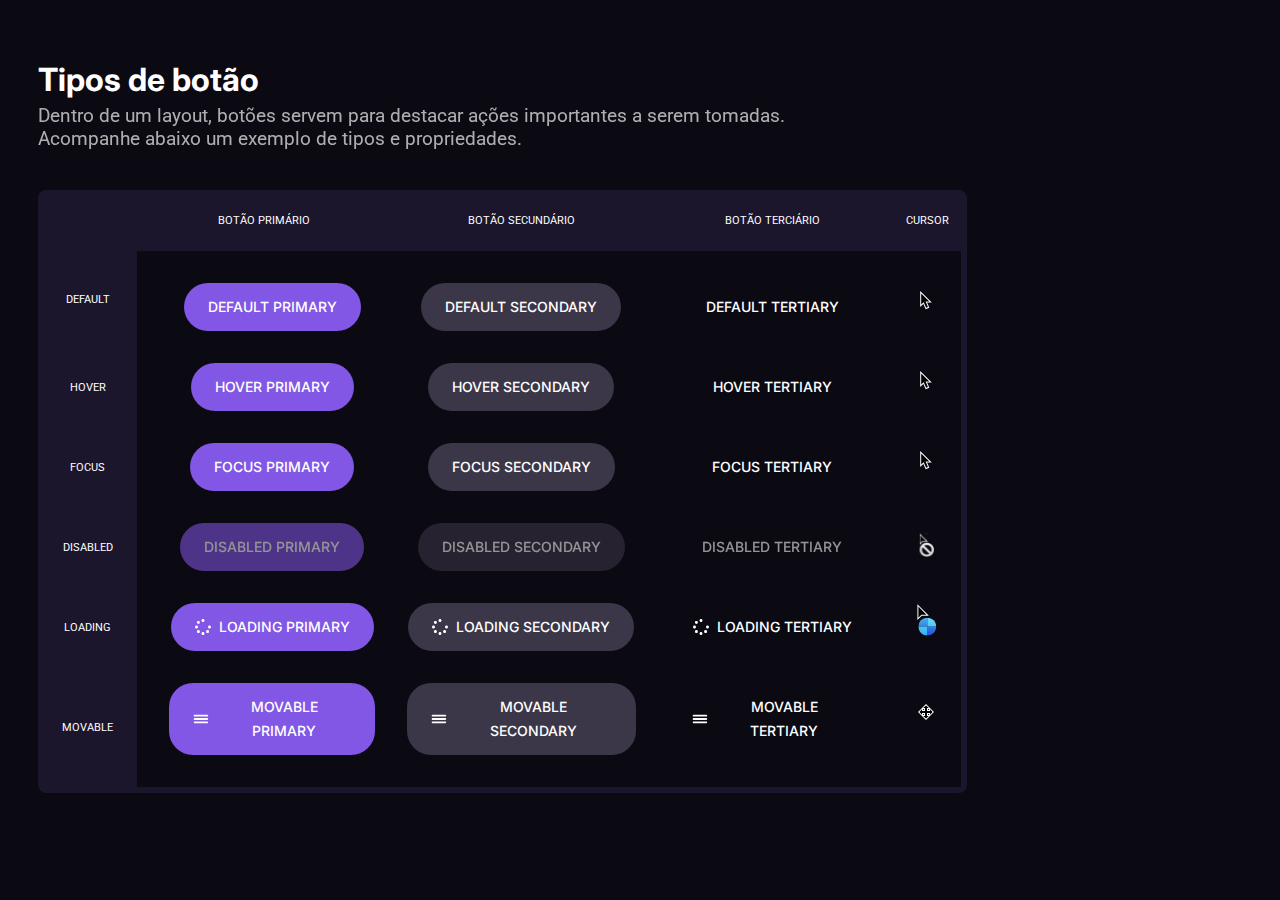
==== buttons-and-cursors/index.html @ 01ee281f "challenge 03 table" ====
<!DOCTYPE html>
<html lang="pt-br">
  <head>
    <meta charset="UTF-8" />
    <meta name="viewport" content="width=device-width, initial-scale=1.0" />
    <link rel="preconnect" href="https://fonts.googleapis.com" />
    <link rel="preconnect" href="https://fonts.gstatic.com" crossorigin />
    <link
      href="https://fonts.googleapis.com/css2?family=Inter:wght@500;700&family=Roboto:wght@400;500&display=swap"
      rel="stylesheet"
    />
    <link rel="stylesheet" href="style.css" />
    <title>Tipos de botão</title>
  </head>
  <body>
    <header>
      <h1>Tipos de botão</h1>
      <p>
        Dentro de um layout, botões servem para destacar ações importantes a
        serem tomadas. Acompanhe abaixo um exemplo de tipos e propriedades.
      </p>
    </header>
    <main>
      <div class="wrapper-table">
        <table>
          <tr>
            <th scope="col"></th>
            <th scope="col">BOTÃO PRIMÁRIO</th>
            <th scope="col">BOTÃO SECUNDÁRIO</th>
            <th scope="col">BOTÃO TERCIÁRIO</th>
            <th scope="col">CURSOR</th>
          </tr>
          <tr>
            <th scope="row">DEFAULT</th>
            <td>
              <button class="primary">DEFAULT primary</button>
            </td>
            <td>
              <button class="secondary">default secondary</button>
            </td>
            <td>
              <button class="tertiary">default tertiary</button>
            </td>
            <td>
              <svg
                width="34"
                height="48"
                viewBox="0 0 34 48"
                fill="none"
                xmlns="http://www.w3.org/2000/svg"
              >
                <path
                  fill-rule="evenodd"
                  clip-rule="evenodd"
                  d="M11.2045 24.015V8L22.7955 19.619H16.0145L15.6035 19.743L11.2045 24.015Z"
                  fill="white"
                />
                <path
                  fill-rule="evenodd"
                  clip-rule="evenodd"
                  d="M20.289 24.6893L16.684 26.2243L12.002 15.1353L15.688 13.5823L20.289 24.6893Z"
                  fill="white"
                />
                <path
                  fill-rule="evenodd"
                  clip-rule="evenodd"
                  d="M18.9555 24.0086L17.1115 24.7826L14.0115 17.4086L15.8525 16.6336L18.9555 24.0086Z"
                  fill="black"
                />
                <path
                  fill-rule="evenodd"
                  clip-rule="evenodd"
                  d="M12.2045 10.4071V21.5951L15.1735 18.7291L15.6015 18.5901H20.3695L12.2045 10.4071Z"
                  fill="black"
                />
              </svg>
            </td>
          </tr>
          <tr>
            <th scope="row">HOVER</th>
            <td>
              <button class="primary">hover primary</button>
            </td>
            <td>
              <button class="secondary">hover secondary</button>
            </td>
            <td>
              <button class="tertiary">hover tertiary</button>
            </td>
            <td>
              <svg
                width="34"
                height="48"
                viewBox="0 0 34 48"
                fill="none"
                xmlns="http://www.w3.org/2000/svg"
              >
                <path
                  fill-rule="evenodd"
                  clip-rule="evenodd"
                  d="M11.2045 24.015V8L22.7955 19.619H16.0145L15.6035 19.743L11.2045 24.015Z"
                  fill="white"
                />
                <path
                  fill-rule="evenodd"
                  clip-rule="evenodd"
                  d="M20.289 24.6893L16.684 26.2243L12.002 15.1353L15.688 13.5823L20.289 24.6893Z"
                  fill="white"
                />
                <path
                  fill-rule="evenodd"
                  clip-rule="evenodd"
                  d="M18.9555 24.0086L17.1115 24.7826L14.0115 17.4086L15.8525 16.6336L18.9555 24.0086Z"
                  fill="black"
                />
                <path
                  fill-rule="evenodd"
                  clip-rule="evenodd"
                  d="M12.2045 10.4071V21.5951L15.1735 18.7291L15.6015 18.5901H20.3695L12.2045 10.4071Z"
                  fill="black"
                />
              </svg>
            </td>
          </tr>
          <tr>
            <th scope="row">focus</th>
            <td>
              <button class="primary">focus primary</button>
            </td>
            <td>
              <button class="secondary">focus secondary</button>
            </td>
            <td>
              <button class="tertiary">focus tertiary</button>
            </td>
            <td>
              <svg
                width="34"
                height="48"
                viewBox="0 0 34 48"
                fill="none"
                xmlns="http://www.w3.org/2000/svg"
              >
                <path
                  fill-rule="evenodd"
                  clip-rule="evenodd"
                  d="M11.2045 24.015V8L22.7955 19.619H16.0145L15.6035 19.743L11.2045 24.015Z"
                  fill="white"
                />
                <path
                  fill-rule="evenodd"
                  clip-rule="evenodd"
                  d="M20.289 24.6893L16.684 26.2243L12.002 15.1353L15.688 13.5823L20.289 24.6893Z"
                  fill="white"
                />
                <path
                  fill-rule="evenodd"
                  clip-rule="evenodd"
                  d="M18.9555 24.0086L17.1115 24.7826L14.0115 17.4086L15.8525 16.6336L18.9555 24.0086Z"
                  fill="black"
                />
                <path
                  fill-rule="evenodd"
                  clip-rule="evenodd"
                  d="M12.2045 10.4071V21.5951L15.1735 18.7291L15.6015 18.5901H20.3695L12.2045 10.4071Z"
                  fill="black"
                />
              </svg>
            </td>
          </tr>
          <tr>
            <th scope="row">DISABLED</th>
            <td>
              <button class="primary" disabled>DISABLED primary</button>
            </td>
            <td>
              <button class="secondary" disabled>DISABLED secondary</button>
            </td>
            <td>
              <button class="tertiary" disabled>DISABLED tertiary</button>
            </td>
            <td>
              <svg
                width="36"
                height="48"
                viewBox="0 0 36 48"
                fill="none"
                xmlns="http://www.w3.org/2000/svg"
                xmlns:xlink="http://www.w3.org/1999/xlink"
              >
                <rect
                  x="10.7375"
                  y="10"
                  width="14.5251"
                  height="24"
                  fill="url(#pattern0)"
                />
                <defs>
                  <pattern
                    id="pattern0"
                    patternContentUnits="objectBoundingBox"
                    width="1"
                    height="1"
                  >
                    <use
                      xlink:href="#image0_102_632"
                      transform="scale(0.00331126 0.00200401)"
                    />
                  </pattern>
                  <image
                    id="image0_102_632"
                    width="302"
                    height="499"
                    xlink:href="[data-uri]"
                  />
                </defs>
              </svg>
            </td>
          </tr>
          <tr>
            <th scope="row">LOADING</th>
            <td>
              <button class="primary">
                <svg xmlns="http://www.w3.org/2000/svg" viewBox="0 0 512 512">
                  <!--! Font Awesome Pro 6.2.1 by @fontawesome - https://fontawesome.com License - https://fontawesome.com/license (Commercial License) Copyright 2022 Fonticons, Inc. -->
                  <path
                    d="M304 48c0-26.5-21.5-48-48-48s-48 21.5-48 48s21.5 48 48 48s48-21.5 48-48zm0 416c0-26.5-21.5-48-48-48s-48 21.5-48 48s21.5 48 48 48s48-21.5 48-48zM48 304c26.5 0 48-21.5 48-48s-21.5-48-48-48s-48 21.5-48 48s21.5 48 48 48zm464-48c0-26.5-21.5-48-48-48s-48 21.5-48 48s21.5 48 48 48s48-21.5 48-48zM142.9 437c18.7-18.7 18.7-49.1 0-67.9s-49.1-18.7-67.9 0s-18.7 49.1 0 67.9s49.1 18.7 67.9 0zm0-294.2c18.7-18.7 18.7-49.1 0-67.9S93.7 56.2 75 75s-18.7 49.1 0 67.9s49.1 18.7 67.9 0zM369.1 437c18.7 18.7 49.1 18.7 67.9 0s18.7-49.1 0-67.9s-49.1-18.7-67.9 0s-18.7 49.1 0 67.9z"
                    fill="#fff"
                  />
                </svg>
                LOADING primary
              </button>
            </td>
            <td>
              <button class="secondary">
                <svg xmlns="http://www.w3.org/2000/svg" viewBox="0 0 512 512">
                  <!--! Font Awesome Pro 6.2.1 by @fontawesome - https://fontawesome.com License - https://fontawesome.com/license (Commercial License) Copyright 2022 Fonticons, Inc. -->
                  <path
                    d="M304 48c0-26.5-21.5-48-48-48s-48 21.5-48 48s21.5 48 48 48s48-21.5 48-48zm0 416c0-26.5-21.5-48-48-48s-48 21.5-48 48s21.5 48 48 48s48-21.5 48-48zM48 304c26.5 0 48-21.5 48-48s-21.5-48-48-48s-48 21.5-48 48s21.5 48 48 48zm464-48c0-26.5-21.5-48-48-48s-48 21.5-48 48s21.5 48 48 48s48-21.5 48-48zM142.9 437c18.7-18.7 18.7-49.1 0-67.9s-49.1-18.7-67.9 0s-18.7 49.1 0 67.9s49.1 18.7 67.9 0zm0-294.2c18.7-18.7 18.7-49.1 0-67.9S93.7 56.2 75 75s-18.7 49.1 0 67.9s49.1 18.7 67.9 0zM369.1 437c18.7 18.7 49.1 18.7 67.9 0s18.7-49.1 0-67.9s-49.1-18.7-67.9 0s-18.7 49.1 0 67.9z"
                    fill="#fff"
                  />
                </svg>
                LOADING secondary
              </button>
            </td>
            <td>
              <button class="tertiary">
                <svg xmlns="http://www.w3.org/2000/svg" viewBox="0 0 512 512">
                  <!--! Font Awesome Pro 6.2.1 by @fontawesome - https://fontawesome.com License - https://fontawesome.com/license (Commercial License) Copyright 2022 Fonticons, Inc. -->
                  <path
                    d="M304 48c0-26.5-21.5-48-48-48s-48 21.5-48 48s21.5 48 48 48s48-21.5 48-48zm0 416c0-26.5-21.5-48-48-48s-48 21.5-48 48s21.5 48 48 48s48-21.5 48-48zM48 304c26.5 0 48-21.5 48-48s-21.5-48-48-48s-48 21.5-48 48s21.5 48 48 48zm464-48c0-26.5-21.5-48-48-48s-48 21.5-48 48s21.5 48 48 48s48-21.5 48-48zM142.9 437c18.7-18.7 18.7-49.1 0-67.9s-49.1-18.7-67.9 0s-18.7 49.1 0 67.9s49.1 18.7 67.9 0zm0-294.2c18.7-18.7 18.7-49.1 0-67.9S93.7 56.2 75 75s-18.7 49.1 0 67.9s49.1 18.7 67.9 0zM369.1 437c18.7 18.7 49.1 18.7 67.9 0s18.7-49.1 0-67.9s-49.1-18.7-67.9 0s-18.7 49.1 0 67.9z"
                    fill="#fff"
                  />
                </svg>
                LOADING tertiary
              </button>
            </td>
            <td>
              <svg
                width="36"
                height="48"
                viewBox="0 0 36 48"
                fill="none"
                xmlns="http://www.w3.org/2000/svg"
              >
                <path
                  fill-rule="evenodd"
                  clip-rule="evenodd"
                  d="M8.5 17V1L20.1 12.6H13.1L12.9 12.7L8.5 17Z"
                  fill="white"
                />
                <path
                  fill-rule="evenodd"
                  clip-rule="evenodd"
                  d="M9.5 3.39999V14.6L12.5 11.7L12.6 11.6H17.6L9.5 3.39999Z"
                  fill="black"
                />
                <mask
                  id="mask0_102_634"
                  style="mask-type: luminance"
                  maskUnits="userSpaceOnUse"
                  x="9"
                  y="14"
                  width="19"
                  height="19"
                >
                  <path
                    fill-rule="evenodd"
                    clip-rule="evenodd"
                    d="M9.5 23.6C9.5 25.987 10.4482 28.2761 12.136 29.964C13.8239 31.6518 16.1131 32.6 18.5 32.6C20.8869 32.6 23.1761 31.6518 24.864 29.964C26.5518 28.2761 27.5 25.987 27.5 23.6C27.5 21.2131 26.5518 18.9239 24.864 17.236C23.1761 15.5482 20.8869 14.6 18.5 14.6C16.1131 14.6 13.8239 15.5482 12.136 17.236C10.4482 18.9239 9.5 21.2131 9.5 23.6Z"
                    fill="white"
                  />
                </mask>
                <g mask="url(#mask0_102_634)">
                  <path
                    fill-rule="evenodd"
                    clip-rule="evenodd"
                    d="M9.5 14.6H18.5V23.6H9.5V14.6Z"
                    fill="url(#paint0_linear_102_634)"
                  />
                  <path
                    fill-rule="evenodd"
                    clip-rule="evenodd"
                    d="M18.5 23.6H27.5V32.6H18.5V23.6Z"
                    fill="url(#paint1_linear_102_634)"
                  />
                  <path
                    fill-rule="evenodd"
                    clip-rule="evenodd"
                    d="M18.5 14.6H27.5V23.6H18.5V14.6Z"
                    fill="url(#paint2_linear_102_634)"
                  />
                  <path
                    fill-rule="evenodd"
                    clip-rule="evenodd"
                    d="M9.5 23.6H18.5V32.6H9.5V23.6Z"
                    fill="url(#paint3_linear_102_634)"
                  />
                </g>
                <defs>
                  <linearGradient
                    id="paint0_linear_102_634"
                    x1="14"
                    y1="14.6"
                    x2="14"
                    y2="23.6"
                    gradientUnits="userSpaceOnUse"
                  >
                    <stop stop-color="#4AB4EF" />
                    <stop offset="1" stop-color="#3582E5" />
                  </linearGradient>
                  <linearGradient
                    id="paint1_linear_102_634"
                    x1="23"
                    y1="23.6"
                    x2="23"
                    y2="32.6"
                    gradientUnits="userSpaceOnUse"
                  >
                    <stop stop-color="#3481E4" />
                    <stop offset="1" stop-color="#2051DB" />
                  </linearGradient>
                  <linearGradient
                    id="paint2_linear_102_634"
                    x1="23"
                    y1="14.6"
                    x2="23"
                    y2="23.6"
                    gradientUnits="userSpaceOnUse"
                  >
                    <stop stop-color="#6BDCFC" />
                    <stop offset="1" stop-color="#4DC6FA" />
                  </linearGradient>
                  <linearGradient
                    id="paint3_linear_102_634"
                    x1="14"
                    y1="23.6"
                    x2="14"
                    y2="32.6"
                    gradientUnits="userSpaceOnUse"
                  >
                    <stop stop-color="#4BC5F9" />
                    <stop offset="1" stop-color="#2FB0F8" />
                  </linearGradient>
                </defs>
              </svg>
            </td>
          </tr>
          <tr>
            <th scope="row">MOVABLE</th>
            <td>
              <button class="primary">
                <svg
                  width="18"
                  height="10"
                  viewBox="0 0 18 10"
                  fill="none"
                  xmlns="http://www.w3.org/2000/svg"
                >
                  <path
                    fill-rule="evenodd"
                    clip-rule="evenodd"
                    d="M0.75 5C0.75 4.43046 1.21171 3.96875 1.78125 3.96875H16.2188C16.7883 3.96875 17.25 4.43046 17.25 5C17.25 5.56954 16.7883 6.03125 16.2188 6.03125H1.78125C1.21171 6.03125 0.75 5.56954 0.75 5Z"
                    fill="white"
                  />
                  <path
                    fill-rule="evenodd"
                    clip-rule="evenodd"
                    d="M0.75 1.25C0.75 0.680456 1.21171 0.21875 1.78125 0.21875H16.2188C16.7883 0.21875 17.25 0.680456 17.25 1.25C17.25 1.81954 16.7883 2.28125 16.2188 2.28125H1.78125C1.21171 2.28125 0.75 1.81954 0.75 1.25Z"
                    fill="white"
                  />
                  <path
                    fill-rule="evenodd"
                    clip-rule="evenodd"
                    d="M0.75 8.75C0.75 8.18046 1.21171 7.71875 1.78125 7.71875H16.2188C16.7883 7.71875 17.25 8.18046 17.25 8.75C17.25 9.31954 16.7883 9.78125 16.2188 9.78125H1.78125C1.21171 9.78125 0.75 9.31954 0.75 8.75Z"
                    fill="white"
                  />
                </svg>
                MOVABLE primary
              </button>
            </td>
            <td>
              <button class="secondary">
                <svg
                  width="18"
                  height="10"
                  viewBox="0 0 18 10"
                  fill="none"
                  xmlns="http://www.w3.org/2000/svg"
                >
                  <path
                    fill-rule="evenodd"
                    clip-rule="evenodd"
                    d="M0.75 5C0.75 4.43046 1.21171 3.96875 1.78125 3.96875H16.2188C16.7883 3.96875 17.25 4.43046 17.25 5C17.25 5.56954 16.7883 6.03125 16.2188 6.03125H1.78125C1.21171 6.03125 0.75 5.56954 0.75 5Z"
                    fill="white"
                  />
                  <path
                    fill-rule="evenodd"
                    clip-rule="evenodd"
                    d="M0.75 1.25C0.75 0.680456 1.21171 0.21875 1.78125 0.21875H16.2188C16.7883 0.21875 17.25 0.680456 17.25 1.25C17.25 1.81954 16.7883 2.28125 16.2188 2.28125H1.78125C1.21171 2.28125 0.75 1.81954 0.75 1.25Z"
                    fill="white"
                  />
                  <path
                    fill-rule="evenodd"
                    clip-rule="evenodd"
                    d="M0.75 8.75C0.75 8.18046 1.21171 7.71875 1.78125 7.71875H16.2188C16.7883 7.71875 17.25 8.18046 17.25 8.75C17.25 9.31954 16.7883 9.78125 16.2188 9.78125H1.78125C1.21171 9.78125 0.75 9.31954 0.75 8.75Z"
                    fill="white"
                  />
                </svg>
                MOVABLE secondary
              </button>
            </td>
            <td>
              <button class="tertiary">
                <svg
                  width="18"
                  height="10"
                  viewBox="0 0 18 10"
                  fill="none"
                  xmlns="http://www.w3.org/2000/svg"
                >
                  <path
                    fill-rule="evenodd"
                    clip-rule="evenodd"
                    d="M0.75 5C0.75 4.43046 1.21171 3.96875 1.78125 3.96875H16.2188C16.7883 3.96875 17.25 4.43046 17.25 5C17.25 5.56954 16.7883 6.03125 16.2188 6.03125H1.78125C1.21171 6.03125 0.75 5.56954 0.75 5Z"
                    fill="white"
                  />
                  <path
                    fill-rule="evenodd"
                    clip-rule="evenodd"
                    d="M0.75 1.25C0.75 0.680456 1.21171 0.21875 1.78125 0.21875H16.2188C16.7883 0.21875 17.25 0.680456 17.25 1.25C17.25 1.81954 16.7883 2.28125 16.2188 2.28125H1.78125C1.21171 2.28125 0.75 1.81954 0.75 1.25Z"
                    fill="white"
                  />
                  <path
                    fill-rule="evenodd"
                    clip-rule="evenodd"
                    d="M0.75 8.75C0.75 8.18046 1.21171 7.71875 1.78125 7.71875H16.2188C16.7883 7.71875 17.25 8.18046 17.25 8.75C17.25 9.31954 16.7883 9.78125 16.2188 9.78125H1.78125C1.21171 9.78125 0.75 9.31954 0.75 8.75Z"
                    fill="white"
                  />
                </svg>
                MOVABLE tertiary
              </button>
            </td>
            <td>
              <svg
                width="34"
                height="48"
                viewBox="0 0 34 48"
                fill="none"
                xmlns="http://www.w3.org/2000/svg"
              >
                <path
                  fill-rule="evenodd"
                  clip-rule="evenodd"
                  d="M19.0005 13.987H20.0005V14.987H19.0005V13.987ZM20.0005 19.987H19.0005V18.987H20.0005V19.987ZM15.0005 14.987H14.0005V13.987H15.0005V14.987ZM15.0005 19.987H14.0005V18.987H15.0005V19.987ZM17.0005 9L9.0155 16.988L14.2375 22.209L17.0005 24.972L24.9845 16.987L17.0005 9Z"
                  fill="white"
                />
                <path
                  fill-rule="evenodd"
                  clip-rule="evenodd"
                  d="M23.5669 16.9841L21.0099 14.1751V16.0041H17.0009H12.9999V14.1751L10.4289 16.9841L13.0009 19.7921L12.9999 17.9841H17.0009H21.0099L21.0089 19.7921L23.5669 16.9841Z"
                  fill="black"
                />
                <path
                  fill-rule="evenodd"
                  clip-rule="evenodd"
                  d="M17.9878 16.987H18.0008V12.986L19.8078 12.987L17.0008 10.416L14.1918 12.986H16.0008V16.987H16.0088V20.989L14.1808 20.988L16.9878 23.565L19.7928 20.989H17.9878V16.987Z"
                  fill="black"
                />
              </svg>
            </td>
          </tr>
        </table>
      </div>
    </main>
  </body>
</html>
---- buttons-and-cursors/style.css ----
:root {
  font-size: 62.5%;

  --bg-color: #0b0911;
  --text-color: #fff;
}

*,
*::before,
*::after {
  box-sizing: border-box;
}

* {
  margin: 0;
  padding: 0;
  font: inherit;
}

img,
picture,
svg,
video {
  display: block;
  max-width: 100%;
}

body,
input,
button,
textarea {
  color: var(--text-color);
  font-size: 1.6rem;

  font-family: 'Roboto', sans-serif;
  -webkit-font-smoothing: antialiased;
}

body {
  min-height: 100vh;
  background-color: var(--bg-color);

  padding: 5vw 3vw;
}

h1,
button {
  font-family: 'Inter', sans-serif;
}

h1 {
  font-size: 3.2rem;
  font-weight: 700;
  line-height: 100%;
}

p {
  font-size: 1.9rem;
  font-weight: 400;
  line-height: 2.3rem;

  max-width: 71ch;
  opacity: 0.67;

  margin-top: 0.8rem;
}

main {
  margin-top: 4rem;
  overflow-x: auto;
}

.wrapper-table {
  background-color: #1c162c;

  width: 928.5px;
  border-radius: 0.8rem;
  padding: 2.4rem 0.6rem 0.6rem 2.4rem;
}

table {
  border-collapse: collapse;
}

tr {
  background-color: #0b0911;
}

th {
  background-color: #1c162c;
  font-size: 1.1rem;
  font-weight: 400;
  line-height: 1.3rem;
  text-align: center;
  text-transform: uppercase;
}

tr:first-child th {
  padding-bottom: 2.4rem;
}

tr:not(tr:first-child) th {
  padding-right: 2.4rem;
}

button {
  font-size: 1.4rem;
  font-weight: 500;
  line-height: 2.4rem;
  text-transform: uppercase;

  padding: 1.2rem 2.4rem;
  border-radius: 2.4rem;

  border: none;

  display: flex;
  align-items: center;
  gap: 0.8rem;

  margin: 0 auto;
}

td {
  padding: 1.6rem;
}

td:first-of-type {
  padding-left: 3.2rem;
}

tr:nth-child(2) td {
  padding-top: 3.2rem;
}
tr:last-child td {
  padding-bottom: 3.2rem;
}

.primary {
  background-color: #8257e5;
}

.secondary {
  background-color: #3c3748;
}

.tertiary {
  background-color: transparent;
}

tr:nth-child(3) .primary,
tr:nth-child(3) .secondary {
  transition: background-color 300ms;
}

tr:nth-child(3) .primary:hover {
  background-color: #9674e6;
}

tr:nth-child(3) .secondary:hover {
  background-color: #6a617f;
}

tr:nth-child(4) .primary:focus,
tr:nth-child(4) .secondary:focus,
tr:nth-child(4) .tertiary:focus {
  outline: 2px solid #d9cdf7;
}

button:disabled {
  opacity: 0.56;
  cursor: not-allowed;
}

button svg {
  width: 1.6rem;
  height: 1.6rem;
}

tr:nth-child(6) .primary,
tr:nth-child(6) .secondary,
tr:nth-child(6) .tertiary {
  cursor: wait;
}

tr:nth-child(7) .primary,
tr:nth-child(7) .secondary,
tr:nth-child(7) .tertiary {
  cursor: all-scroll;
}
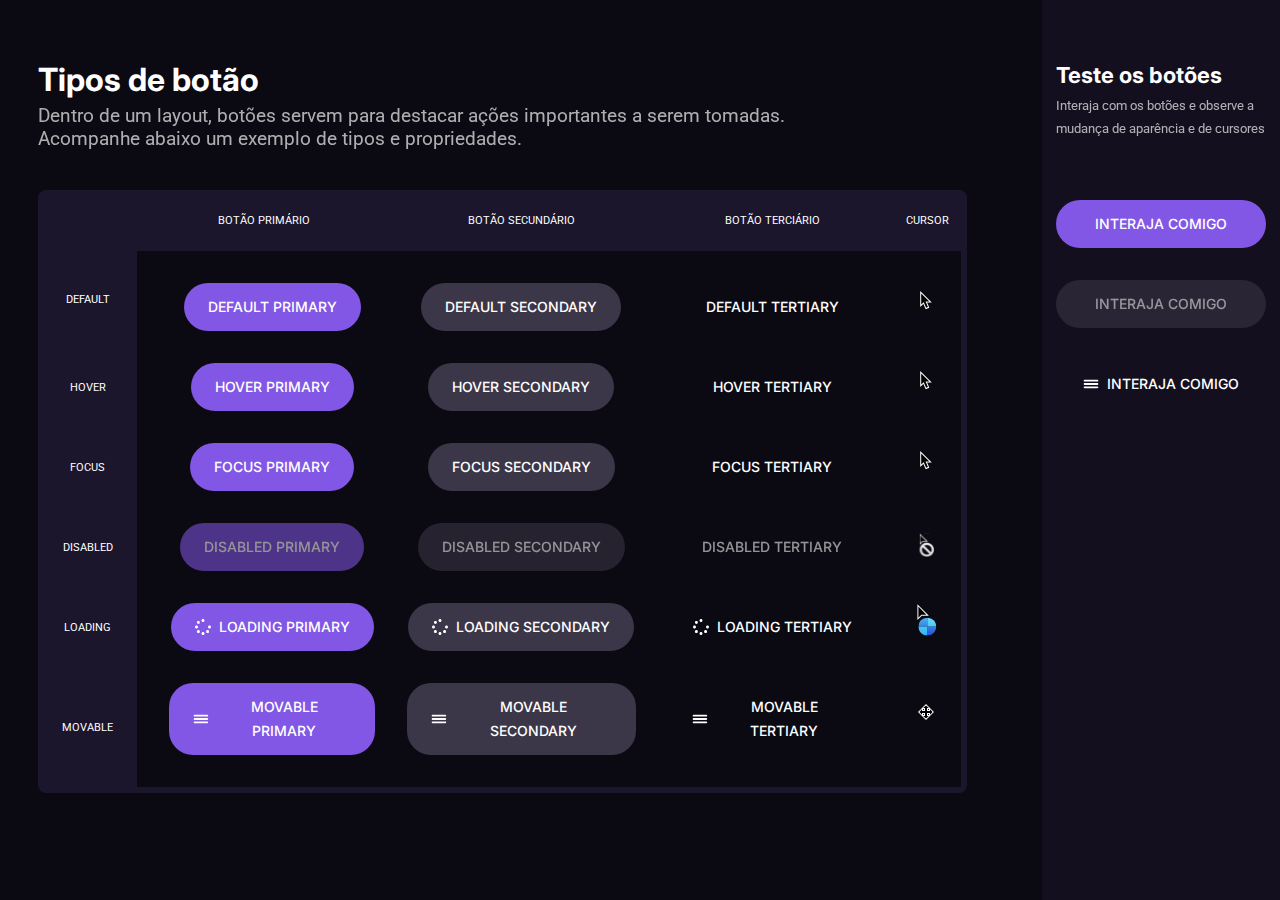
==== commit 7876fcd0: "aside and responsive" ====
--- a/buttons-and-cursors/index.html
+++ b/buttons-and-cursors/index.html
@@ -13,485 +13,529 @@
     <title>Tipos de botão</title>
   </head>
   <body>
-    <header>
-      <h1>Tipos de botão</h1>
-      <p>
-        Dentro de um layout, botões servem para destacar ações importantes a
-        serem tomadas. Acompanhe abaixo um exemplo de tipos e propriedades.
-      </p>
-    </header>
-    <main>
-      <div class="wrapper-table">
-        <table>
-          <tr>
-            <th scope="col"></th>
-            <th scope="col">BOTÃO PRIMÁRIO</th>
-            <th scope="col">BOTÃO SECUNDÁRIO</th>
-            <th scope="col">BOTÃO TERCIÁRIO</th>
-            <th scope="col">CURSOR</th>
-          </tr>
-          <tr>
-            <th scope="row">DEFAULT</th>
-            <td>
-              <button class="primary">DEFAULT primary</button>
-            </td>
-            <td>
-              <button class="secondary">default secondary</button>
-            </td>
-            <td>
-              <button class="tertiary">default tertiary</button>
-            </td>
-            <td>
-              <svg
-                width="34"
-                height="48"
-                viewBox="0 0 34 48"
-                fill="none"
-                xmlns="http://www.w3.org/2000/svg"
-              >
-                <path
-                  fill-rule="evenodd"
-                  clip-rule="evenodd"
-                  d="M11.2045 24.015V8L22.7955 19.619H16.0145L15.6035 19.743L11.2045 24.015Z"
-                  fill="white"
-                />
-                <path
-                  fill-rule="evenodd"
-                  clip-rule="evenodd"
-                  d="M20.289 24.6893L16.684 26.2243L12.002 15.1353L15.688 13.5823L20.289 24.6893Z"
-                  fill="white"
-                />
-                <path
-                  fill-rule="evenodd"
-                  clip-rule="evenodd"
-                  d="M18.9555 24.0086L17.1115 24.7826L14.0115 17.4086L15.8525 16.6336L18.9555 24.0086Z"
-                  fill="black"
-                />
-                <path
-                  fill-rule="evenodd"
-                  clip-rule="evenodd"
-                  d="M12.2045 10.4071V21.5951L15.1735 18.7291L15.6015 18.5901H20.3695L12.2045 10.4071Z"
-                  fill="black"
-                />
-              </svg>
-            </td>
-          </tr>
-          <tr>
-            <th scope="row">HOVER</th>
-            <td>
-              <button class="primary">hover primary</button>
-            </td>
-            <td>
-              <button class="secondary">hover secondary</button>
-            </td>
-            <td>
-              <button class="tertiary">hover tertiary</button>
-            </td>
-            <td>
-              <svg
-                width="34"
-                height="48"
-                viewBox="0 0 34 48"
-                fill="none"
-                xmlns="http://www.w3.org/2000/svg"
-              >
-                <path
-                  fill-rule="evenodd"
-                  clip-rule="evenodd"
-                  d="M11.2045 24.015V8L22.7955 19.619H16.0145L15.6035 19.743L11.2045 24.015Z"
-                  fill="white"
-                />
-                <path
-                  fill-rule="evenodd"
-                  clip-rule="evenodd"
-                  d="M20.289 24.6893L16.684 26.2243L12.002 15.1353L15.688 13.5823L20.289 24.6893Z"
-                  fill="white"
-                />
-                <path
-                  fill-rule="evenodd"
-                  clip-rule="evenodd"
-                  d="M18.9555 24.0086L17.1115 24.7826L14.0115 17.4086L15.8525 16.6336L18.9555 24.0086Z"
-                  fill="black"
-                />
-                <path
-                  fill-rule="evenodd"
-                  clip-rule="evenodd"
-                  d="M12.2045 10.4071V21.5951L15.1735 18.7291L15.6015 18.5901H20.3695L12.2045 10.4071Z"
-                  fill="black"
-                />
-              </svg>
-            </td>
-          </tr>
-          <tr>
-            <th scope="row">focus</th>
-            <td>
-              <button class="primary">focus primary</button>
-            </td>
-            <td>
-              <button class="secondary">focus secondary</button>
-            </td>
-            <td>
-              <button class="tertiary">focus tertiary</button>
-            </td>
-            <td>
-              <svg
-                width="34"
-                height="48"
-                viewBox="0 0 34 48"
-                fill="none"
-                xmlns="http://www.w3.org/2000/svg"
-              >
-                <path
-                  fill-rule="evenodd"
-                  clip-rule="evenodd"
-                  d="M11.2045 24.015V8L22.7955 19.619H16.0145L15.6035 19.743L11.2045 24.015Z"
-                  fill="white"
-                />
-                <path
-                  fill-rule="evenodd"
-                  clip-rule="evenodd"
-                  d="M20.289 24.6893L16.684 26.2243L12.002 15.1353L15.688 13.5823L20.289 24.6893Z"
-                  fill="white"
-                />
-                <path
-                  fill-rule="evenodd"
-                  clip-rule="evenodd"
-                  d="M18.9555 24.0086L17.1115 24.7826L14.0115 17.4086L15.8525 16.6336L18.9555 24.0086Z"
-                  fill="black"
-                />
-                <path
-                  fill-rule="evenodd"
-                  clip-rule="evenodd"
-                  d="M12.2045 10.4071V21.5951L15.1735 18.7291L15.6015 18.5901H20.3695L12.2045 10.4071Z"
-                  fill="black"
-                />
-              </svg>
-            </td>
-          </tr>
-          <tr>
-            <th scope="row">DISABLED</th>
-            <td>
-              <button class="primary" disabled>DISABLED primary</button>
-            </td>
-            <td>
-              <button class="secondary" disabled>DISABLED secondary</button>
-            </td>
-            <td>
-              <button class="tertiary" disabled>DISABLED tertiary</button>
-            </td>
-            <td>
-              <svg
-                width="36"
-                height="48"
-                viewBox="0 0 36 48"
-                fill="none"
-                xmlns="http://www.w3.org/2000/svg"
-                xmlns:xlink="http://www.w3.org/1999/xlink"
-              >
-                <rect
-                  x="10.7375"
-                  y="10"
-                  width="14.5251"
-                  height="24"
-                  fill="url(#pattern0)"
-                />
-                <defs>
-                  <pattern
-                    id="pattern0"
-                    patternContentUnits="objectBoundingBox"
-                    width="1"
-                    height="1"
-                  >
-                    <use
-                      xlink:href="#image0_102_632"
-                      transform="scale(0.00331126 0.00200401)"
-                    />
-                  </pattern>
-                  <image
-                    id="image0_102_632"
-                    width="302"
-                    height="499"
-                    xlink:href="[data-uri]"
-                  />
-                </defs>
-              </svg>
-            </td>
-          </tr>
-          <tr>
-            <th scope="row">LOADING</th>
-            <td>
-              <button class="primary">
-                <svg xmlns="http://www.w3.org/2000/svg" viewBox="0 0 512 512">
-                  <!--! Font Awesome Pro 6.2.1 by @fontawesome - https://fontawesome.com License - https://fontawesome.com/license (Commercial License) Copyright 2022 Fonticons, Inc. -->
-                  <path
-                    d="M304 48c0-26.5-21.5-48-48-48s-48 21.5-48 48s21.5 48 48 48s48-21.5 48-48zm0 416c0-26.5-21.5-48-48-48s-48 21.5-48 48s21.5 48 48 48s48-21.5 48-48zM48 304c26.5 0 48-21.5 48-48s-21.5-48-48-48s-48 21.5-48 48s21.5 48 48 48zm464-48c0-26.5-21.5-48-48-48s-48 21.5-48 48s21.5 48 48 48s48-21.5 48-48zM142.9 437c18.7-18.7 18.7-49.1 0-67.9s-49.1-18.7-67.9 0s-18.7 49.1 0 67.9s49.1 18.7 67.9 0zm0-294.2c18.7-18.7 18.7-49.1 0-67.9S93.7 56.2 75 75s-18.7 49.1 0 67.9s49.1 18.7 67.9 0zM369.1 437c18.7 18.7 49.1 18.7 67.9 0s18.7-49.1 0-67.9s-49.1-18.7-67.9 0s-18.7 49.1 0 67.9z"
-                    fill="#fff"
-                  />
-                </svg>
-                LOADING primary
-              </button>
-            </td>
-            <td>
-              <button class="secondary">
-                <svg xmlns="http://www.w3.org/2000/svg" viewBox="0 0 512 512">
-                  <!--! Font Awesome Pro 6.2.1 by @fontawesome - https://fontawesome.com License - https://fontawesome.com/license (Commercial License) Copyright 2022 Fonticons, Inc. -->
-                  <path
-                    d="M304 48c0-26.5-21.5-48-48-48s-48 21.5-48 48s21.5 48 48 48s48-21.5 48-48zm0 416c0-26.5-21.5-48-48-48s-48 21.5-48 48s21.5 48 48 48s48-21.5 48-48zM48 304c26.5 0 48-21.5 48-48s-21.5-48-48-48s-48 21.5-48 48s21.5 48 48 48zm464-48c0-26.5-21.5-48-48-48s-48 21.5-48 48s21.5 48 48 48s48-21.5 48-48zM142.9 437c18.7-18.7 18.7-49.1 0-67.9s-49.1-18.7-67.9 0s-18.7 49.1 0 67.9s49.1 18.7 67.9 0zm0-294.2c18.7-18.7 18.7-49.1 0-67.9S93.7 56.2 75 75s-18.7 49.1 0 67.9s49.1 18.7 67.9 0zM369.1 437c18.7 18.7 49.1 18.7 67.9 0s18.7-49.1 0-67.9s-49.1-18.7-67.9 0s-18.7 49.1 0 67.9z"
-                    fill="#fff"
-                  />
-                </svg>
-                LOADING secondary
-              </button>
-            </td>
-            <td>
-              <button class="tertiary">
-                <svg xmlns="http://www.w3.org/2000/svg" viewBox="0 0 512 512">
-                  <!--! Font Awesome Pro 6.2.1 by @fontawesome - https://fontawesome.com License - https://fontawesome.com/license (Commercial License) Copyright 2022 Fonticons, Inc. -->
-                  <path
-                    d="M304 48c0-26.5-21.5-48-48-48s-48 21.5-48 48s21.5 48 48 48s48-21.5 48-48zm0 416c0-26.5-21.5-48-48-48s-48 21.5-48 48s21.5 48 48 48s48-21.5 48-48zM48 304c26.5 0 48-21.5 48-48s-21.5-48-48-48s-48 21.5-48 48s21.5 48 48 48zm464-48c0-26.5-21.5-48-48-48s-48 21.5-48 48s21.5 48 48 48s48-21.5 48-48zM142.9 437c18.7-18.7 18.7-49.1 0-67.9s-49.1-18.7-67.9 0s-18.7 49.1 0 67.9s49.1 18.7 67.9 0zm0-294.2c18.7-18.7 18.7-49.1 0-67.9S93.7 56.2 75 75s-18.7 49.1 0 67.9s49.1 18.7 67.9 0zM369.1 437c18.7 18.7 49.1 18.7 67.9 0s18.7-49.1 0-67.9s-49.1-18.7-67.9 0s-18.7 49.1 0 67.9z"
-                    fill="#fff"
-                  />
-                </svg>
-                LOADING tertiary
-              </button>
-            </td>
-            <td>
-              <svg
-                width="36"
-                height="48"
-                viewBox="0 0 36 48"
-                fill="none"
-                xmlns="http://www.w3.org/2000/svg"
-              >
-                <path
-                  fill-rule="evenodd"
-                  clip-rule="evenodd"
-                  d="M8.5 17V1L20.1 12.6H13.1L12.9 12.7L8.5 17Z"
-                  fill="white"
-                />
-                <path
-                  fill-rule="evenodd"
-                  clip-rule="evenodd"
-                  d="M9.5 3.39999V14.6L12.5 11.7L12.6 11.6H17.6L9.5 3.39999Z"
-                  fill="black"
-                />
-                <mask
-                  id="mask0_102_634"
-                  style="mask-type: luminance"
-                  maskUnits="userSpaceOnUse"
-                  x="9"
-                  y="14"
-                  width="19"
-                  height="19"
-                >
-                  <path
-                    fill-rule="evenodd"
-                    clip-rule="evenodd"
-                    d="M9.5 23.6C9.5 25.987 10.4482 28.2761 12.136 29.964C13.8239 31.6518 16.1131 32.6 18.5 32.6C20.8869 32.6 23.1761 31.6518 24.864 29.964C26.5518 28.2761 27.5 25.987 27.5 23.6C27.5 21.2131 26.5518 18.9239 24.864 17.236C23.1761 15.5482 20.8869 14.6 18.5 14.6C16.1131 14.6 13.8239 15.5482 12.136 17.236C10.4482 18.9239 9.5 21.2131 9.5 23.6Z"
-                    fill="white"
-                  />
-                </mask>
-                <g mask="url(#mask0_102_634)">
-                  <path
-                    fill-rule="evenodd"
-                    clip-rule="evenodd"
-                    d="M9.5 14.6H18.5V23.6H9.5V14.6Z"
-                    fill="url(#paint0_linear_102_634)"
-                  />
-                  <path
-                    fill-rule="evenodd"
-                    clip-rule="evenodd"
-                    d="M18.5 23.6H27.5V32.6H18.5V23.6Z"
-                    fill="url(#paint1_linear_102_634)"
-                  />
-                  <path
-                    fill-rule="evenodd"
-                    clip-rule="evenodd"
-                    d="M18.5 14.6H27.5V23.6H18.5V14.6Z"
-                    fill="url(#paint2_linear_102_634)"
-                  />
-                  <path
-                    fill-rule="evenodd"
-                    clip-rule="evenodd"
-                    d="M9.5 23.6H18.5V32.6H9.5V23.6Z"
-                    fill="url(#paint3_linear_102_634)"
-                  />
-                </g>
-                <defs>
-                  <linearGradient
-                    id="paint0_linear_102_634"
-                    x1="14"
-                    y1="14.6"
-                    x2="14"
-                    y2="23.6"
-                    gradientUnits="userSpaceOnUse"
-                  >
-                    <stop stop-color="#4AB4EF" />
-                    <stop offset="1" stop-color="#3582E5" />
-                  </linearGradient>
-                  <linearGradient
-                    id="paint1_linear_102_634"
-                    x1="23"
-                    y1="23.6"
-                    x2="23"
-                    y2="32.6"
-                    gradientUnits="userSpaceOnUse"
-                  >
-                    <stop stop-color="#3481E4" />
-                    <stop offset="1" stop-color="#2051DB" />
-                  </linearGradient>
-                  <linearGradient
-                    id="paint2_linear_102_634"
-                    x1="23"
-                    y1="14.6"
-                    x2="23"
-                    y2="23.6"
-                    gradientUnits="userSpaceOnUse"
-                  >
-                    <stop stop-color="#6BDCFC" />
-                    <stop offset="1" stop-color="#4DC6FA" />
-                  </linearGradient>
-                  <linearGradient
-                    id="paint3_linear_102_634"
-                    x1="14"
-                    y1="23.6"
-                    x2="14"
-                    y2="32.6"
-                    gradientUnits="userSpaceOnUse"
-                  >
-                    <stop stop-color="#4BC5F9" />
-                    <stop offset="1" stop-color="#2FB0F8" />
-                  </linearGradient>
-                </defs>
-              </svg>
-            </td>
-          </tr>
-          <tr>
-            <th scope="row">MOVABLE</th>
-            <td>
-              <button class="primary">
+    <div>
+      <header>
+        <h1>Tipos de botão</h1>
+        <p>
+          Dentro de um layout, botões servem para destacar ações importantes a
+          serem tomadas. Acompanhe abaixo um exemplo de tipos e propriedades.
+        </p>
+      </header>
+      
+      <main>
+        <div class="wrapper-table">
+          <table>
+            <tr>
+              <th scope="col"></th>
+              <th scope="col">BOTÃO PRIMÁRIO</th>
+              <th scope="col">BOTÃO SECUNDÁRIO</th>
+              <th scope="col">BOTÃO TERCIÁRIO</th>
+              <th scope="col">CURSOR</th>
+            </tr>
+            <tr>
+              <th scope="row">DEFAULT</th>
+              <td>
+                <button class="primary">DEFAULT primary</button>
+              </td>
+              <td>
+                <button class="secondary">default secondary</button>
+              </td>
+              <td>
+                <button class="tertiary">default tertiary</button>
+              </td>
+              <td>
                 <svg
-                  width="18"
-                  height="10"
-                  viewBox="0 0 18 10"
+                  width="34"
+                  height="48"
+                  viewBox="0 0 34 48"
                   fill="none"
                   xmlns="http://www.w3.org/2000/svg"
                 >
                   <path
                     fill-rule="evenodd"
                     clip-rule="evenodd"
-                    d="M0.75 5C0.75 4.43046 1.21171 3.96875 1.78125 3.96875H16.2188C16.7883 3.96875 17.25 4.43046 17.25 5C17.25 5.56954 16.7883 6.03125 16.2188 6.03125H1.78125C1.21171 6.03125 0.75 5.56954 0.75 5Z"
-                    fill="white"
-                  />
-                  <path
-                    fill-rule="evenodd"
-                    clip-rule="evenodd"
-                    d="M0.75 1.25C0.75 0.680456 1.21171 0.21875 1.78125 0.21875H16.2188C16.7883 0.21875 17.25 0.680456 17.25 1.25C17.25 1.81954 16.7883 2.28125 16.2188 2.28125H1.78125C1.21171 2.28125 0.75 1.81954 0.75 1.25Z"
-                    fill="white"
-                  />
-                  <path
-                    fill-rule="evenodd"
-                    clip-rule="evenodd"
-                    d="M0.75 8.75C0.75 8.18046 1.21171 7.71875 1.78125 7.71875H16.2188C16.7883 7.71875 17.25 8.18046 17.25 8.75C17.25 9.31954 16.7883 9.78125 16.2188 9.78125H1.78125C1.21171 9.78125 0.75 9.31954 0.75 8.75Z"
-                    fill="white"
+                    d="M11.2045 24.015V8L22.7955 19.619H16.0145L15.6035 19.743L11.2045 24.015Z"
+                    fill="white"
+                  />
+                  <path
+                    fill-rule="evenodd"
+                    clip-rule="evenodd"
+                    d="M20.289 24.6893L16.684 26.2243L12.002 15.1353L15.688 13.5823L20.289 24.6893Z"
+                    fill="white"
+                  />
+                  <path
+                    fill-rule="evenodd"
+                    clip-rule="evenodd"
+                    d="M18.9555 24.0086L17.1115 24.7826L14.0115 17.4086L15.8525 16.6336L18.9555 24.0086Z"
+                    fill="black"
+                  />
+                  <path
+                    fill-rule="evenodd"
+                    clip-rule="evenodd"
+                    d="M12.2045 10.4071V21.5951L15.1735 18.7291L15.6015 18.5901H20.3695L12.2045 10.4071Z"
+                    fill="black"
                   />
                 </svg>
-                MOVABLE primary
-              </button>
-            </td>
-            <td>
-              <button class="secondary">
+              </td>
+            </tr>
+            <tr>
+              <th scope="row">HOVER</th>
+              <td>
+                <button class="primary">hover primary</button>
+              </td>
+              <td>
+                <button class="secondary">hover secondary</button>
+              </td>
+              <td>
+                <button class="tertiary">hover tertiary</button>
+              </td>
+              <td>
                 <svg
-                  width="18"
-                  height="10"
-                  viewBox="0 0 18 10"
+                  width="34"
+                  height="48"
+                  viewBox="0 0 34 48"
                   fill="none"
                   xmlns="http://www.w3.org/2000/svg"
                 >
                   <path
                     fill-rule="evenodd"
                     clip-rule="evenodd"
-                    d="M0.75 5C0.75 4.43046 1.21171 3.96875 1.78125 3.96875H16.2188C16.7883 3.96875 17.25 4.43046 17.25 5C17.25 5.56954 16.7883 6.03125 16.2188 6.03125H1.78125C1.21171 6.03125 0.75 5.56954 0.75 5Z"
-                    fill="white"
-                  />
-                  <path
-                    fill-rule="evenodd"
-                    clip-rule="evenodd"
-                    d="M0.75 1.25C0.75 0.680456 1.21171 0.21875 1.78125 0.21875H16.2188C16.7883 0.21875 17.25 0.680456 17.25 1.25C17.25 1.81954 16.7883 2.28125 16.2188 2.28125H1.78125C1.21171 2.28125 0.75 1.81954 0.75 1.25Z"
-                    fill="white"
-                  />
-                  <path
-                    fill-rule="evenodd"
-                    clip-rule="evenodd"
-                    d="M0.75 8.75C0.75 8.18046 1.21171 7.71875 1.78125 7.71875H16.2188C16.7883 7.71875 17.25 8.18046 17.25 8.75C17.25 9.31954 16.7883 9.78125 16.2188 9.78125H1.78125C1.21171 9.78125 0.75 9.31954 0.75 8.75Z"
-                    fill="white"
+                    d="M11.2045 24.015V8L22.7955 19.619H16.0145L15.6035 19.743L11.2045 24.015Z"
+                    fill="white"
+                  />
+                  <path
+                    fill-rule="evenodd"
+                    clip-rule="evenodd"
+                    d="M20.289 24.6893L16.684 26.2243L12.002 15.1353L15.688 13.5823L20.289 24.6893Z"
+                    fill="white"
+                  />
+                  <path
+                    fill-rule="evenodd"
+                    clip-rule="evenodd"
+                    d="M18.9555 24.0086L17.1115 24.7826L14.0115 17.4086L15.8525 16.6336L18.9555 24.0086Z"
+                    fill="black"
+                  />
+                  <path
+                    fill-rule="evenodd"
+                    clip-rule="evenodd"
+                    d="M12.2045 10.4071V21.5951L15.1735 18.7291L15.6015 18.5901H20.3695L12.2045 10.4071Z"
+                    fill="black"
                   />
                 </svg>
-                MOVABLE secondary
-              </button>
-            </td>
-            <td>
-              <button class="tertiary">
+              </td>
+            </tr>
+            <tr>
+              <th scope="row">focus</th>
+              <td>
+                <button class="primary">focus primary</button>
+              </td>
+              <td>
+                <button class="secondary">focus secondary</button>
+              </td>
+              <td>
+                <button class="tertiary">focus tertiary</button>
+              </td>
+              <td>
                 <svg
-                  width="18"
-                  height="10"
-                  viewBox="0 0 18 10"
+                  width="34"
+                  height="48"
+                  viewBox="0 0 34 48"
                   fill="none"
                   xmlns="http://www.w3.org/2000/svg"
                 >
                   <path
                     fill-rule="evenodd"
                     clip-rule="evenodd"
-                    d="M0.75 5C0.75 4.43046 1.21171 3.96875 1.78125 3.96875H16.2188C16.7883 3.96875 17.25 4.43046 17.25 5C17.25 5.56954 16.7883 6.03125 16.2188 6.03125H1.78125C1.21171 6.03125 0.75 5.56954 0.75 5Z"
-                    fill="white"
-                  />
-                  <path
-                    fill-rule="evenodd"
-                    clip-rule="evenodd"
-                    d="M0.75 1.25C0.75 0.680456 1.21171 0.21875 1.78125 0.21875H16.2188C16.7883 0.21875 17.25 0.680456 17.25 1.25C17.25 1.81954 16.7883 2.28125 16.2188 2.28125H1.78125C1.21171 2.28125 0.75 1.81954 0.75 1.25Z"
-                    fill="white"
-                  />
-                  <path
-                    fill-rule="evenodd"
-                    clip-rule="evenodd"
-                    d="M0.75 8.75C0.75 8.18046 1.21171 7.71875 1.78125 7.71875H16.2188C16.7883 7.71875 17.25 8.18046 17.25 8.75C17.25 9.31954 16.7883 9.78125 16.2188 9.78125H1.78125C1.21171 9.78125 0.75 9.31954 0.75 8.75Z"
-                    fill="white"
+                    d="M11.2045 24.015V8L22.7955 19.619H16.0145L15.6035 19.743L11.2045 24.015Z"
+                    fill="white"
+                  />
+                  <path
+                    fill-rule="evenodd"
+                    clip-rule="evenodd"
+                    d="M20.289 24.6893L16.684 26.2243L12.002 15.1353L15.688 13.5823L20.289 24.6893Z"
+                    fill="white"
+                  />
+                  <path
+                    fill-rule="evenodd"
+                    clip-rule="evenodd"
+                    d="M18.9555 24.0086L17.1115 24.7826L14.0115 17.4086L15.8525 16.6336L18.9555 24.0086Z"
+                    fill="black"
+                  />
+                  <path
+                    fill-rule="evenodd"
+                    clip-rule="evenodd"
+                    d="M12.2045 10.4071V21.5951L15.1735 18.7291L15.6015 18.5901H20.3695L12.2045 10.4071Z"
+                    fill="black"
                   />
                 </svg>
-                MOVABLE tertiary
-              </button>
-            </td>
-            <td>
-              <svg
-                width="34"
-                height="48"
-                viewBox="0 0 34 48"
-                fill="none"
-                xmlns="http://www.w3.org/2000/svg"
-              >
-                <path
-                  fill-rule="evenodd"
-                  clip-rule="evenodd"
-                  d="M19.0005 13.987H20.0005V14.987H19.0005V13.987ZM20.0005 19.987H19.0005V18.987H20.0005V19.987ZM15.0005 14.987H14.0005V13.987H15.0005V14.987ZM15.0005 19.987H14.0005V18.987H15.0005V19.987ZM17.0005 9L9.0155 16.988L14.2375 22.209L17.0005 24.972L24.9845 16.987L17.0005 9Z"
-                  fill="white"
-                />
-                <path
-                  fill-rule="evenodd"
-                  clip-rule="evenodd"
-                  d="M23.5669 16.9841L21.0099 14.1751V16.0041H17.0009H12.9999V14.1751L10.4289 16.9841L13.0009 19.7921L12.9999 17.9841H17.0009H21.0099L21.0089 19.7921L23.5669 16.9841Z"
-                  fill="black"
-                />
-                <path
-                  fill-rule="evenodd"
-                  clip-rule="evenodd"
-                  d="M17.9878 16.987H18.0008V12.986L19.8078 12.987L17.0008 10.416L14.1918 12.986H16.0008V16.987H16.0088V20.989L14.1808 20.988L16.9878 23.565L19.7928 20.989H17.9878V16.987Z"
-                  fill="black"
-                />
-              </svg>
-            </td>
-          </tr>
-        </table>
+              </td>
+            </tr>
+            <tr>
+              <th scope="row">DISABLED</th>
+              <td>
+                <button class="primary" disabled>DISABLED primary</button>
+              </td>
+              <td>
+                <button class="secondary" disabled>DISABLED secondary</button>
+              </td>
+              <td>
+                <button class="tertiary" disabled>DISABLED tertiary</button>
+              </td>
+              <td>
+                <svg
+                  width="36"
+                  height="48"
+                  viewBox="0 0 36 48"
+                  fill="none"
+                  xmlns="http://www.w3.org/2000/svg"
+                  xmlns:xlink="http://www.w3.org/1999/xlink"
+                >
+                  <rect
+                    x="10.7375"
+                    y="10"
+                    width="14.5251"
+                    height="24"
+                    fill="url(#pattern0)"
+                  />
+                  <defs>
+                    <pattern
+                      id="pattern0"
+                      patternContentUnits="objectBoundingBox"
+                      width="1"
+                      height="1"
+                    >
+                      <use
+                        xlink:href="#image0_102_632"
+                        transform="scale(0.00331126 0.00200401)"
+                      />
+                    </pattern>
+                    <image
+                      id="image0_102_632"
+                      width="302"
+                      height="499"
+                      xlink:href="[data-uri]"
+                    />
+                  </defs>
+                </svg>
+              </td>
+            </tr>
+            <tr>
+              <th scope="row">LOADING</th>
+              <td>
+                <button class="primary">
+                  <svg xmlns="http://www.w3.org/2000/svg" viewBox="0 0 512 512">
+                    <!--! Font Awesome Pro 6.2.1 by @fontawesome - https://fontawesome.com License - https://fontawesome.com/license (Commercial License) Copyright 2022 Fonticons, Inc. -->
+                    <path
+                      d="M304 48c0-26.5-21.5-48-48-48s-48 21.5-48 48s21.5 48 48 48s48-21.5 48-48zm0 416c0-26.5-21.5-48-48-48s-48 21.5-48 48s21.5 48 48 48s48-21.5 48-48zM48 304c26.5 0 48-21.5 48-48s-21.5-48-48-48s-48 21.5-48 48s21.5 48 48 48zm464-48c0-26.5-21.5-48-48-48s-48 21.5-48 48s21.5 48 48 48s48-21.5 48-48zM142.9 437c18.7-18.7 18.7-49.1 0-67.9s-49.1-18.7-67.9 0s-18.7 49.1 0 67.9s49.1 18.7 67.9 0zm0-294.2c18.7-18.7 18.7-49.1 0-67.9S93.7 56.2 75 75s-18.7 49.1 0 67.9s49.1 18.7 67.9 0zM369.1 437c18.7 18.7 49.1 18.7 67.9 0s18.7-49.1 0-67.9s-49.1-18.7-67.9 0s-18.7 49.1 0 67.9z"
+                      fill="#fff"
+                    />
+                  </svg>
+                  LOADING primary
+                </button>
+              </td>
+              <td>
+                <button class="secondary">
+                  <svg xmlns="http://www.w3.org/2000/svg" viewBox="0 0 512 512">
+                    <!--! Font Awesome Pro 6.2.1 by @fontawesome - https://fontawesome.com License - https://fontawesome.com/license (Commercial License) Copyright 2022 Fonticons, Inc. -->
+                    <path
+                      d="M304 48c0-26.5-21.5-48-48-48s-48 21.5-48 48s21.5 48 48 48s48-21.5 48-48zm0 416c0-26.5-21.5-48-48-48s-48 21.5-48 48s21.5 48 48 48s48-21.5 48-48zM48 304c26.5 0 48-21.5 48-48s-21.5-48-48-48s-48 21.5-48 48s21.5 48 48 48zm464-48c0-26.5-21.5-48-48-48s-48 21.5-48 48s21.5 48 48 48s48-21.5 48-48zM142.9 437c18.7-18.7 18.7-49.1 0-67.9s-49.1-18.7-67.9 0s-18.7 49.1 0 67.9s49.1 18.7 67.9 0zm0-294.2c18.7-18.7 18.7-49.1 0-67.9S93.7 56.2 75 75s-18.7 49.1 0 67.9s49.1 18.7 67.9 0zM369.1 437c18.7 18.7 49.1 18.7 67.9 0s18.7-49.1 0-67.9s-49.1-18.7-67.9 0s-18.7 49.1 0 67.9z"
+                      fill="#fff"
+                    />
+                  </svg>
+                  LOADING secondary
+                </button>
+              </td>
+              <td>
+                <button class="tertiary">
+                  <svg xmlns="http://www.w3.org/2000/svg" viewBox="0 0 512 512">
+                    <!--! Font Awesome Pro 6.2.1 by @fontawesome - https://fontawesome.com License - https://fontawesome.com/license (Commercial License) Copyright 2022 Fonticons, Inc. -->
+                    <path
+                      d="M304 48c0-26.5-21.5-48-48-48s-48 21.5-48 48s21.5 48 48 48s48-21.5 48-48zm0 416c0-26.5-21.5-48-48-48s-48 21.5-48 48s21.5 48 48 48s48-21.5 48-48zM48 304c26.5 0 48-21.5 48-48s-21.5-48-48-48s-48 21.5-48 48s21.5 48 48 48zm464-48c0-26.5-21.5-48-48-48s-48 21.5-48 48s21.5 48 48 48s48-21.5 48-48zM142.9 437c18.7-18.7 18.7-49.1 0-67.9s-49.1-18.7-67.9 0s-18.7 49.1 0 67.9s49.1 18.7 67.9 0zm0-294.2c18.7-18.7 18.7-49.1 0-67.9S93.7 56.2 75 75s-18.7 49.1 0 67.9s49.1 18.7 67.9 0zM369.1 437c18.7 18.7 49.1 18.7 67.9 0s18.7-49.1 0-67.9s-49.1-18.7-67.9 0s-18.7 49.1 0 67.9z"
+                      fill="#fff"
+                    />
+                  </svg>
+                  LOADING tertiary
+                </button>
+              </td>
+              <td>
+                <svg
+                  width="36"
+                  height="48"
+                  viewBox="0 0 36 48"
+                  fill="none"
+                  xmlns="http://www.w3.org/2000/svg"
+                >
+                  <path
+                    fill-rule="evenodd"
+                    clip-rule="evenodd"
+                    d="M8.5 17V1L20.1 12.6H13.1L12.9 12.7L8.5 17Z"
+                    fill="white"
+                  />
+                  <path
+                    fill-rule="evenodd"
+                    clip-rule="evenodd"
+                    d="M9.5 3.39999V14.6L12.5 11.7L12.6 11.6H17.6L9.5 3.39999Z"
+                    fill="black"
+                  />
+                  <mask
+                    id="mask0_102_634"
+                    style="mask-type: luminance"
+                    maskUnits="userSpaceOnUse"
+                    x="9"
+                    y="14"
+                    width="19"
+                    height="19"
+                  >
+                    <path
+                      fill-rule="evenodd"
+                      clip-rule="evenodd"
+                      d="M9.5 23.6C9.5 25.987 10.4482 28.2761 12.136 29.964C13.8239 31.6518 16.1131 32.6 18.5 32.6C20.8869 32.6 23.1761 31.6518 24.864 29.964C26.5518 28.2761 27.5 25.987 27.5 23.6C27.5 21.2131 26.5518 18.9239 24.864 17.236C23.1761 15.5482 20.8869 14.6 18.5 14.6C16.1131 14.6 13.8239 15.5482 12.136 17.236C10.4482 18.9239 9.5 21.2131 9.5 23.6Z"
+                      fill="white"
+                    />
+                  </mask>
+                  <g mask="url(#mask0_102_634)">
+                    <path
+                      fill-rule="evenodd"
+                      clip-rule="evenodd"
+                      d="M9.5 14.6H18.5V23.6H9.5V14.6Z"
+                      fill="url(#paint0_linear_102_634)"
+                    />
+                    <path
+                      fill-rule="evenodd"
+                      clip-rule="evenodd"
+                      d="M18.5 23.6H27.5V32.6H18.5V23.6Z"
+                      fill="url(#paint1_linear_102_634)"
+                    />
+                    <path
+                      fill-rule="evenodd"
+                      clip-rule="evenodd"
+                      d="M18.5 14.6H27.5V23.6H18.5V14.6Z"
+                      fill="url(#paint2_linear_102_634)"
+                    />
+                    <path
+                      fill-rule="evenodd"
+                      clip-rule="evenodd"
+                      d="M9.5 23.6H18.5V32.6H9.5V23.6Z"
+                      fill="url(#paint3_linear_102_634)"
+                    />
+                  </g>
+                  <defs>
+                    <linearGradient
+                      id="paint0_linear_102_634"
+                      x1="14"
+                      y1="14.6"
+                      x2="14"
+                      y2="23.6"
+                      gradientUnits="userSpaceOnUse"
+                    >
+                      <stop stop-color="#4AB4EF" />
+                      <stop offset="1" stop-color="#3582E5" />
+                    </linearGradient>
+                    <linearGradient
+                      id="paint1_linear_102_634"
+                      x1="23"
+                      y1="23.6"
+                      x2="23"
+                      y2="32.6"
+                      gradientUnits="userSpaceOnUse"
+                    >
+                      <stop stop-color="#3481E4" />
+                      <stop offset="1" stop-color="#2051DB" />
+                    </linearGradient>
+                    <linearGradient
+                      id="paint2_linear_102_634"
+                      x1="23"
+                      y1="14.6"
+                      x2="23"
+                      y2="23.6"
+                      gradientUnits="userSpaceOnUse"
+                    >
+                      <stop stop-color="#6BDCFC" />
+                      <stop offset="1" stop-color="#4DC6FA" />
+                    </linearGradient>
+                    <linearGradient
+                      id="paint3_linear_102_634"
+                      x1="14"
+                      y1="23.6"
+                      x2="14"
+                      y2="32.6"
+                      gradientUnits="userSpaceOnUse"
+                    >
+                      <stop stop-color="#4BC5F9" />
+                      <stop offset="1" stop-color="#2FB0F8" />
+                    </linearGradient>
+                  </defs>
+                </svg>
+              </td>
+            </tr>
+            <tr>
+              <th scope="row">MOVABLE</th>
+              <td>
+                <button class="primary">
+                  <svg
+                    width="18"
+                    height="10"
+                    viewBox="0 0 18 10"
+                    fill="none"
+                    xmlns="http://www.w3.org/2000/svg"
+                  >
+                    <path
+                      fill-rule="evenodd"
+                      clip-rule="evenodd"
+                      d="M0.75 5C0.75 4.43046 1.21171 3.96875 1.78125 3.96875H16.2188C16.7883 3.96875 17.25 4.43046 17.25 5C17.25 5.56954 16.7883 6.03125 16.2188 6.03125H1.78125C1.21171 6.03125 0.75 5.56954 0.75 5Z"
+                      fill="white"
+                    />
+                    <path
+                      fill-rule="evenodd"
+                      clip-rule="evenodd"
+                      d="M0.75 1.25C0.75 0.680456 1.21171 0.21875 1.78125 0.21875H16.2188C16.7883 0.21875 17.25 0.680456 17.25 1.25C17.25 1.81954 16.7883 2.28125 16.2188 2.28125H1.78125C1.21171 2.28125 0.75 1.81954 0.75 1.25Z"
+                      fill="white"
+                    />
+                    <path
+                      fill-rule="evenodd"
+                      clip-rule="evenodd"
+                      d="M0.75 8.75C0.75 8.18046 1.21171 7.71875 1.78125 7.71875H16.2188C16.7883 7.71875 17.25 8.18046 17.25 8.75C17.25 9.31954 16.7883 9.78125 16.2188 9.78125H1.78125C1.21171 9.78125 0.75 9.31954 0.75 8.75Z"
+                      fill="white"
+                    />
+                  </svg>
+                  MOVABLE primary
+                </button>
+              </td>
+              <td>
+                <button class="secondary">
+                  <svg
+                    width="18"
+                    height="10"
+                    viewBox="0 0 18 10"
+                    fill="none"
+                    xmlns="http://www.w3.org/2000/svg"
+                  >
+                    <path
+                      fill-rule="evenodd"
+                      clip-rule="evenodd"
+                      d="M0.75 5C0.75 4.43046 1.21171 3.96875 1.78125 3.96875H16.2188C16.7883 3.96875 17.25 4.43046 17.25 5C17.25 5.56954 16.7883 6.03125 16.2188 6.03125H1.78125C1.21171 6.03125 0.75 5.56954 0.75 5Z"
+                      fill="white"
+                    />
+                    <path
+                      fill-rule="evenodd"
+                      clip-rule="evenodd"
+                      d="M0.75 1.25C0.75 0.680456 1.21171 0.21875 1.78125 0.21875H16.2188C16.7883 0.21875 17.25 0.680456 17.25 1.25C17.25 1.81954 16.7883 2.28125 16.2188 2.28125H1.78125C1.21171 2.28125 0.75 1.81954 0.75 1.25Z"
+                      fill="white"
+                    />
+                    <path
+                      fill-rule="evenodd"
+                      clip-rule="evenodd"
+                      d="M0.75 8.75C0.75 8.18046 1.21171 7.71875 1.78125 7.71875H16.2188C16.7883 7.71875 17.25 8.18046 17.25 8.75C17.25 9.31954 16.7883 9.78125 16.2188 9.78125H1.78125C1.21171 9.78125 0.75 9.31954 0.75 8.75Z"
+                      fill="white"
+                    />
+                  </svg>
+                  MOVABLE secondary
+                </button>
+              </td>
+              <td>
+                <button class="tertiary">
+                  <svg
+                    width="18"
+                    height="10"
+                    viewBox="0 0 18 10"
+                    fill="none"
+                    xmlns="http://www.w3.org/2000/svg"
+                  >
+                    <path
+                      fill-rule="evenodd"
+                      clip-rule="evenodd"
+                      d="M0.75 5C0.75 4.43046 1.21171 3.96875 1.78125 3.96875H16.2188C16.7883 3.96875 17.25 4.43046 17.25 5C17.25 5.56954 16.7883 6.03125 16.2188 6.03125H1.78125C1.21171 6.03125 0.75 5.56954 0.75 5Z"
+                      fill="white"
+                    />
+                    <path
+                      fill-rule="evenodd"
+                      clip-rule="evenodd"
+                      d="M0.75 1.25C0.75 0.680456 1.21171 0.21875 1.78125 0.21875H16.2188C16.7883 0.21875 17.25 0.680456 17.25 1.25C17.25 1.81954 16.7883 2.28125 16.2188 2.28125H1.78125C1.21171 2.28125 0.75 1.81954 0.75 1.25Z"
+                      fill="white"
+                    />
+                    <path
+                      fill-rule="evenodd"
+                      clip-rule="evenodd"
+                      d="M0.75 8.75C0.75 8.18046 1.21171 7.71875 1.78125 7.71875H16.2188C16.7883 7.71875 17.25 8.18046 17.25 8.75C17.25 9.31954 16.7883 9.78125 16.2188 9.78125H1.78125C1.21171 9.78125 0.75 9.31954 0.75 8.75Z"
+                      fill="white"
+                    />
+                  </svg>
+                  MOVABLE tertiary
+                </button>
+              </td>
+              <td>
+                <svg
+                  width="34"
+                  height="48"
+                  viewBox="0 0 34 48"
+                  fill="none"
+                  xmlns="http://www.w3.org/2000/svg"
+                >
+                  <path
+                    fill-rule="evenodd"
+                    clip-rule="evenodd"
+                    d="M19.0005 13.987H20.0005V14.987H19.0005V13.987ZM20.0005 19.987H19.0005V18.987H20.0005V19.987ZM15.0005 14.987H14.0005V13.987H15.0005V14.987ZM15.0005 19.987H14.0005V18.987H15.0005V19.987ZM17.0005 9L9.0155 16.988L14.2375 22.209L17.0005 24.972L24.9845 16.987L17.0005 9Z"
+                    fill="white"
+                  />
+                  <path
+                    fill-rule="evenodd"
+                    clip-rule="evenodd"
+                    d="M23.5669 16.9841L21.0099 14.1751V16.0041H17.0009H12.9999V14.1751L10.4289 16.9841L13.0009 19.7921L12.9999 17.9841H17.0009H21.0099L21.0089 19.7921L23.5669 16.9841Z"
+                    fill="black"
+                  />
+                  <path
+                    fill-rule="evenodd"
+                    clip-rule="evenodd"
+                    d="M17.9878 16.987H18.0008V12.986L19.8078 12.987L17.0008 10.416L14.1918 12.986H16.0008V16.987H16.0088V20.989L14.1808 20.988L16.9878 23.565L19.7928 20.989H17.9878V16.987Z"
+                    fill="black"
+                  />
+                </svg>
+              </td>
+            </tr>
+          </table>
+        </div>
+      </main>
+    </div>
+
+    <aside>
+      <h2>Teste os botões</h2>
+      <p>
+        Interaja com os botões e observe a mudança de aparência e de cursores
+      </p>
+
+      <div class="buttons">
+        <button class="primary">INTERAJA COMIGO</button>
+        <button class="secondary" disabled>INTERAJA COMIGO</button>
+        <button class="tertiary">
+          <svg
+            width="18"
+            height="10"
+            viewBox="0 0 18 10"
+            fill="none"
+            xmlns="http://www.w3.org/2000/svg"
+          >
+            <path
+              fill-rule="evenodd"
+              clip-rule="evenodd"
+              d="M0.75 5C0.75 4.43046 1.21171 3.96875 1.78125 3.96875H16.2188C16.7883 3.96875 17.25 4.43046 17.25 5C17.25 5.56954 16.7883 6.03125 16.2188 6.03125H1.78125C1.21171 6.03125 0.75 5.56954 0.75 5Z"
+              fill="white"
+            />
+            <path
+              fill-rule="evenodd"
+              clip-rule="evenodd"
+              d="M0.75 1.25C0.75 0.680456 1.21171 0.21875 1.78125 0.21875H16.2188C16.7883 0.21875 17.25 0.680456 17.25 1.25C17.25 1.81954 16.7883 2.28125 16.2188 2.28125H1.78125C1.21171 2.28125 0.75 1.81954 0.75 1.25Z"
+              fill="white"
+            />
+            <path
+              fill-rule="evenodd"
+              clip-rule="evenodd"
+              d="M0.75 8.75C0.75 8.18046 1.21171 7.71875 1.78125 7.71875H16.2188C16.7883 7.71875 17.25 8.18046 17.25 8.75C17.25 9.31954 16.7883 9.78125 16.2188 9.78125H1.78125C1.21171 9.78125 0.75 9.31954 0.75 8.75Z"
+              fill="white"
+            />
+          </svg>
+          INTERAJA COMIGO
+        </button>
       </div>
-    </main>
+    </aside>
   </body>
 </html>
--- a/buttons-and-cursors/style.css
+++ b/buttons-and-cursors/style.css
@@ -40,22 +40,36 @@
   min-height: 100vh;
   background-color: var(--bg-color);
 
-  padding: 5vw 3vw;
+  padding: 5vw 0 0 3vw;
+
+  display: flex;
+  justify-content: space-between;
+  gap: 3rem;
 }
 
 h1,
+h2,
 button {
   font-family: 'Inter', sans-serif;
 }
 
-h1 {
-  font-size: 3.2rem;
+h1,
+h2 {
   font-weight: 700;
   line-height: 100%;
 }
 
+h1 {
+  font-size: clamp(2.2rem, 1.2rem + 3.125vw, 3.2rem);
+
+}
+
+h2 {
+  font-size: clamp(2.2rem, -24.4531rem + 20.4082vw, 3.2rem);
+}
+
 p {
-  font-size: 1.9rem;
+  font-size: clamp(1.3rem, 0.7rem + 1.875vw, 1.9rem);
   font-weight: 400;
   line-height: 2.3rem;
 
@@ -67,6 +81,8 @@
 
 main {
   margin-top: 4rem;
+  padding-bottom: 2rem;
+  margin-bottom: 2rem;
   overflow-x: auto;
 }
 
@@ -188,3 +204,77 @@
 tr:nth-child(7) .tertiary {
   cursor: all-scroll;
 }
+
+
+aside {
+  background-color: #130F1E;
+  max-width: 406px;
+  padding-top: 5vw;
+  padding-inline: clamp(1.4rem, -78.5592rem + 61.2245vw, 4.4rem);
+  margin-top: -5vw;
+}
+
+aside p {
+  max-width: 30ch;
+  font-size: clamp(1.3rem, -14.6918rem + 12.2449vw, 1.9rem);
+}
+
+aside div {
+  margin-top: 6rem;
+
+  display: flex;
+  flex-direction: column;
+  gap: 3.2rem;
+}
+
+aside button {
+  width: 100%;
+}
+
+aside button {
+  display: flex;
+  justify-content: center;
+
+}
+
+@media (max-width: 1250px) {
+  main > div {
+    margin: 0 auto;
+  }
+  aside {
+    text-align: center;
+
+    max-width: none;
+    width: 100%;
+
+    margin: 0;
+
+    margin-bottom: 2rem;
+  }
+
+  aside button {
+    width: initial;
+  }
+
+  aside div {
+    margin-top: 6rem;
+
+  }
+
+  h2 {
+
+    font-size: clamp(2.2rem, 1.2rem + 3.125vw, 3.2rem);
+  }
+
+  aside p {
+    max-width: none;
+    font-size: clamp(1.3rem, 0.7rem + 1.875vw, 1.9rem);
+  }
+  
+
+  body {
+    display: block;
+    padding-right: 3vw;
+  }
+  
+}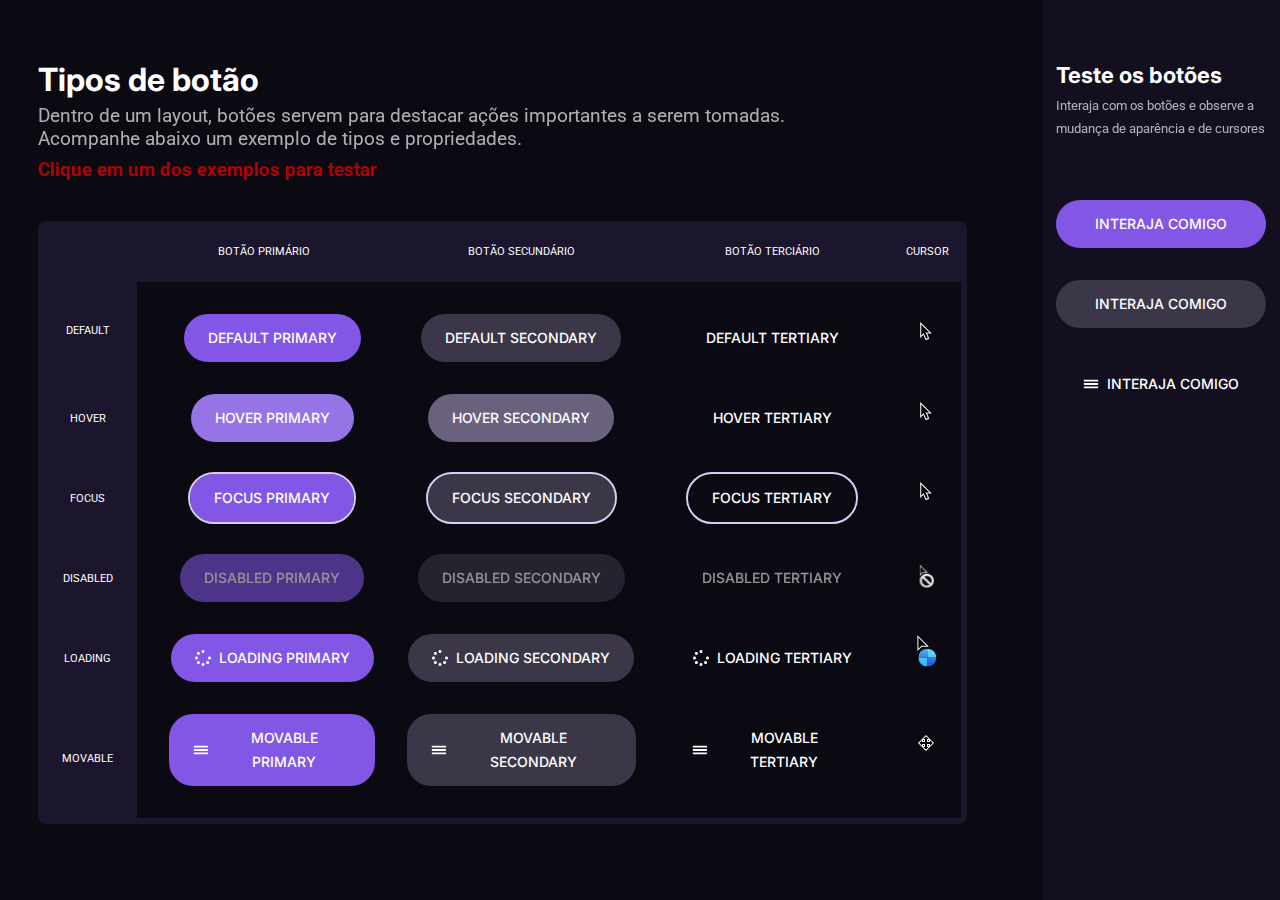
==== commit c29373c1: "interaction with buttons for test" ====
--- a/buttons-and-cursors/index.html
+++ b/buttons-and-cursors/index.html
@@ -10,6 +10,7 @@
       rel="stylesheet"
     />
     <link rel="stylesheet" href="style.css" />
+    <script src="script.js" defer></script>
     <title>Tipos de botão</title>
   </head>
   <body>
@@ -20,6 +21,7 @@
           Dentro de um layout, botões servem para destacar ações importantes a
           serem tomadas. Acompanhe abaixo um exemplo de tipos e propriedades.
         </p>
+        <p><strong>Clique em um dos exemplos para testar</strong></p>
       </header>
       
       <main>
@@ -173,13 +175,13 @@
             <tr>
               <th scope="row">DISABLED</th>
               <td>
-                <button class="primary" disabled>DISABLED primary</button>
-              </td>
-              <td>
-                <button class="secondary" disabled>DISABLED secondary</button>
-              </td>
-              <td>
-                <button class="tertiary" disabled>DISABLED tertiary</button>
+                <button class="primary disabled">DISABLED primary</button>
+              </td>
+              <td>
+                <button class="secondary disabled">DISABLED secondary</button>
+              </td>
+              <td>
+                <button class="tertiary disabled">DISABLED tertiary</button>
               </td>
               <td>
                 <svg
--- a/buttons-and-cursors/style.css
+++ b/buttons-and-cursors/style.css
@@ -61,7 +61,6 @@
 
 h1 {
   font-size: clamp(2.2rem, 1.2rem + 3.125vw, 3.2rem);
-
 }
 
 h2 {
@@ -77,6 +76,11 @@
   opacity: 0.67;
 
   margin-top: 0.8rem;
+}
+
+p strong {
+  font-weight: 700;
+  color: red;
 }
 
 main {
@@ -98,8 +102,13 @@
   border-collapse: collapse;
 }
 
-tr {
+tr:not(tr:first-of-type) {
   background-color: #0b0911;
+  cursor: pointer;
+}
+
+tr:hover td {
+  background-color: #ffffff28;
 }
 
 th {
@@ -137,6 +146,10 @@
   margin: 0 auto;
 }
 
+table button {
+  cursor: pointer;
+}
+
 td {
   padding: 1.6rem;
 }
@@ -164,28 +177,33 @@
   background-color: transparent;
 }
 
-tr:nth-child(3) .primary,
+tr:nth-child(3) .primary {
+  background-color: #9674e6;
+}
+
 tr:nth-child(3) .secondary {
-  transition: background-color 300ms;
-}
-
-tr:nth-child(3) .primary:hover {
-  background-color: #9674e6;
-}
-
-tr:nth-child(3) .secondary:hover {
   background-color: #6a617f;
 }
 
-tr:nth-child(4) .primary:focus,
-tr:nth-child(4) .secondary:focus,
-tr:nth-child(4) .tertiary:focus {
+tr:nth-child(4) .primary,
+tr:nth-child(4) .secondary,
+tr:nth-child(4) .tertiary {
   outline: 2px solid #d9cdf7;
 }
 
-button:disabled {
+.focus:focus {
+  outline: 2px solid #d9cdf7;
+
+}
+
+
+.disabled {
   opacity: 0.56;
   cursor: not-allowed;
+}
+
+table .disabled {
+  cursor: initial;
 }
 
 button svg {
@@ -193,21 +211,30 @@
   height: 1.6rem;
 }
 
-tr:nth-child(6) .primary,
-tr:nth-child(6) .secondary,
-tr:nth-child(6) .tertiary {
+button.loading {
   cursor: wait;
 }
 
-tr:nth-child(7) .primary,
-tr:nth-child(7) .secondary,
-tr:nth-child(7) .tertiary {
-  cursor: all-scroll;
-}
-
+button.hover {
+  transition: background-color 300ms;
+}
+
+button.movable {
+  cursor: move;
+}
+
+
+button.primary.hover:hover {
+  background-color: #9674E5;
+}
+
+
+button.secondary.hover:hover {
+  background-color: #6A617F;
+}
 
 aside {
-  background-color: #130F1E;
+  background-color: #130f1e;
   max-width: 406px;
   padding-top: 5vw;
   padding-inline: clamp(1.4rem, -78.5592rem + 61.2245vw, 4.4rem);
@@ -234,7 +261,6 @@
 aside button {
   display: flex;
   justify-content: center;
-
 }
 
 @media (max-width: 1250px) {
@@ -258,11 +284,9 @@
 
   aside div {
     margin-top: 6rem;
-
   }
 
   h2 {
-
     font-size: clamp(2.2rem, 1.2rem + 3.125vw, 3.2rem);
   }
 
@@ -270,11 +294,9 @@
     max-width: none;
     font-size: clamp(1.3rem, 0.7rem + 1.875vw, 1.9rem);
   }
-  
 
   body {
     display: block;
     padding-right: 3vw;
   }
-  
-}+}
